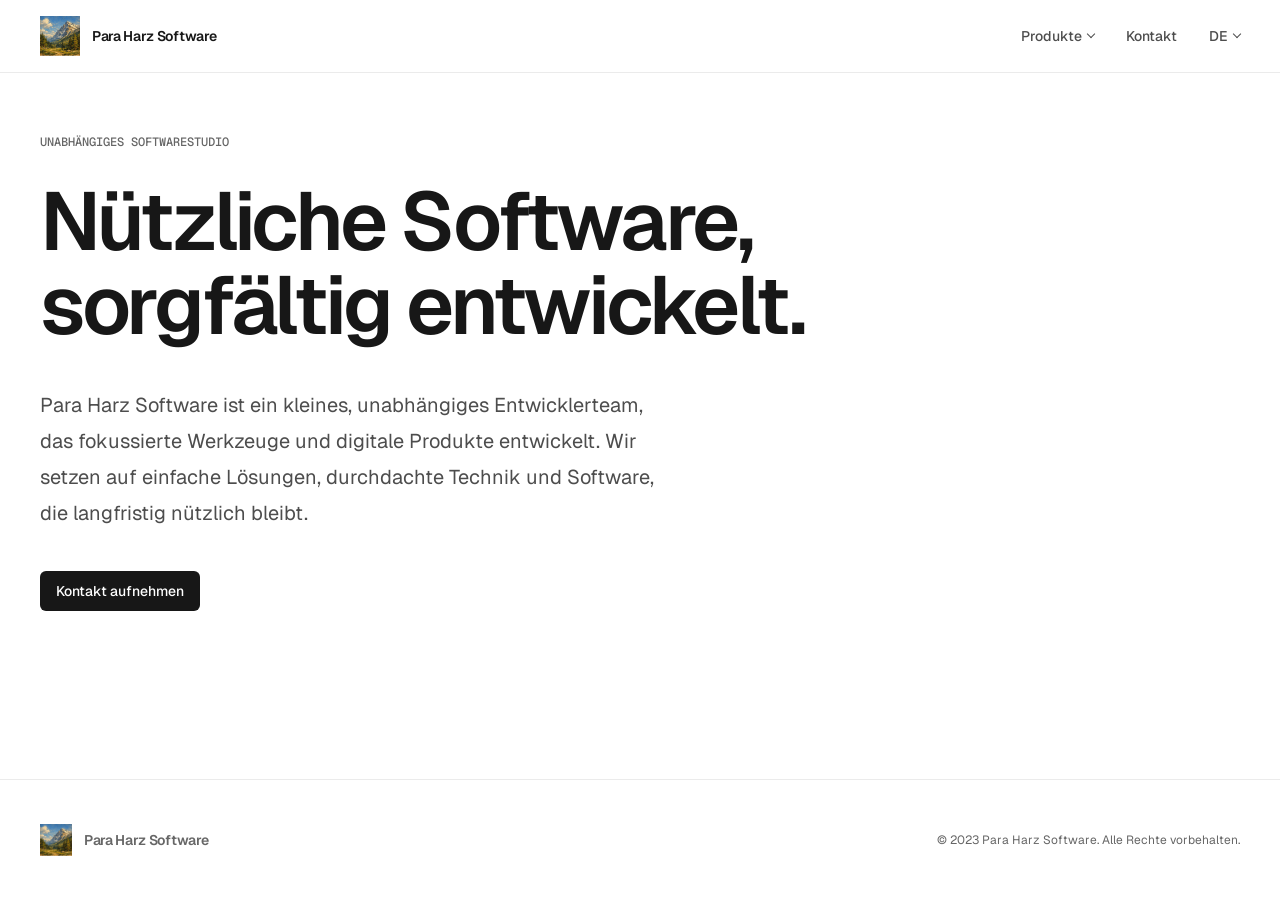
==== de.html @ f0044672 "Add files via upload" ====
<!doctype html>
<html lang="de">
<head>
  <meta charset="UTF-8">
  <meta name="viewport" content="width=device-width, initial-scale=1.0">
  <meta name="description" content="Para Harz Software ist ein kleines, unabhängiges Team, das fokussierte und zuverlässige Software entwickelt.">
  <title>Para Harz Software — Unabhängiges Softwarestudio</title>
  <link rel="icon" type="image/x-icon" href="favicon.ico">
  <link rel="apple-touch-icon" href="images/Logo.PNG">
  <link rel="preconnect" href="https://fonts.googleapis.com">
  <link rel="preconnect" href="https://fonts.gstatic.com" crossorigin>
  <link href="https://fonts.googleapis.com/css2?family=Geist+Mono:wght@400;500&family=Geist:wght@400;500;600&display=swap" rel="stylesheet">
  <link rel="stylesheet" href="style.css">
</head>
<body>
  <header class="site-header">
    <nav class="nav container" aria-label="Hauptnavigation">
      <a class="brand" href="#top" aria-label="Para Harz Software Startseite">
        <img src="images/Logo.PNG" alt="" width="40" height="40">
        <span>Para Harz Software</span>
      </a>

      <button class="menu-toggle" type="button" aria-expanded="false" aria-controls="nav-links">
        <span class="sr-only">Navigationsmenü öffnen</span>
        <span></span>
        <span></span>
      </button>

      <div class="nav-links" id="nav-links">
        <div class="nav-dropdown">
          <button class="dropdown-toggle" type="button" aria-expanded="false" aria-controls="products-menu">
            Produkte
            <span class="dropdown-chevron" aria-hidden="true"></span>
          </button>
          <div class="dropdown-menu" id="products-menu">
            <a href="products/tabryxdb.html">TabryxDB</a>
            <a href="products/taskcontroller.html">TaskController</a>
          </div>
        </div>
        <a href="mailto:hello@paraharz.com">Kontakt</a>
        <div class="nav-dropdown language-dropdown">
          <button class="dropdown-toggle" type="button" aria-expanded="false" aria-controls="language-menu">
            DE
            <span class="dropdown-chevron" aria-hidden="true"></span>
          </button>
          <div class="dropdown-menu" id="language-menu">
            <a href="index.html" lang="en">English</a>
            <a href="de.html" lang="de" aria-current="page">Deutsch</a>
          </div>
        </div>
      </div>
    </nav>
  </header>

  <main id="top">
    <section class="hero container">
      <p class="eyebrow">UNABHÄNGIGES SOFTWARESTUDIO</p>
      <h1>Nützliche Software,<br>sorgfältig entwickelt.</h1>
      <p class="hero-copy">
        Para Harz Software ist ein kleines, unabhängiges Entwicklerteam, das fokussierte Werkzeuge
        und digitale Produkte entwickelt. Wir setzen auf einfache Lösungen, durchdachte Technik und
        Software, die langfristig nützlich bleibt.
      </p>
      <div class="hero-actions">
        <a class="button button-primary" href="mailto:hello@paraharz.com">Kontakt aufnehmen</a>
      </div>
    </section>
  </main>

  <footer class="site-footer">
    <div class="container footer-inner">
      <div class="footer-brand">
        <img src="images/Logo.PNG" alt="" width="32" height="32">
        <span>Para Harz Software</span>
      </div>
      <p>© 2023 Para Harz Software. Alle Rechte vorbehalten.</p>
    </div>
  </footer>

  <script src="main.js"></script>
</body>
</html>
---- style.css ----
:root {
  --color-primary: #171717;
  --color-background: #ffffff;
  --color-body: #4d4d4d;
  --color-muted: #666666;
  --color-line: #ebebeb;
  --color-focus: hsla(212, 100%, 48%, 1);
  --font-sans: "Geist", Arial, "Apple Color Emoji", "Segoe UI Emoji", "Segoe UI Symbol", sans-serif;
  --font-mono: "Geist Mono", ui-monospace, SFMono-Regular, "Roboto Mono", Menlo, Monaco, Consolas, monospace;
  --container: 1200px;
}

* {
  box-sizing: border-box;
}

html {
  scroll-behavior: smooth;
}

body {
  min-height: 100vh;
  min-height: 100svh;
  margin: 0;
  display: flex;
  flex-direction: column;
  background: var(--color-background);
  color: var(--color-primary);
  font-family: var(--font-sans);
  font-feature-settings: "liga" 1;
  -webkit-font-smoothing: antialiased;
}

main {
  flex: 1;
}

a {
  color: inherit;
  text-decoration: none;
}

button,
a {
  -webkit-tap-highlight-color: transparent;
}

a:focus-visible,
button:focus-visible {
  outline: 2px solid var(--color-focus);
  outline-offset: 3px;
}

.container {
  width: min(calc(100% - 64px), var(--container));
  margin-inline: auto;
}

.sr-only {
  position: absolute;
  width: 1px;
  height: 1px;
  padding: 0;
  margin: -1px;
  overflow: hidden;
  clip: rect(0, 0, 0, 0);
  white-space: nowrap;
  border: 0;
}

.site-header {
  position: sticky;
  top: 0;
  z-index: 20;
  background: rgba(255, 255, 255, 0.92);
  box-shadow: 0 1px 0 rgba(0, 0, 0, 0.08);
  backdrop-filter: blur(12px);
}

.nav {
  min-height: 72px;
  display: flex;
  align-items: center;
  justify-content: space-between;
}

.brand,
.footer-brand {
  display: inline-flex;
  align-items: center;
  gap: 12px;
  font-size: 14px;
  font-weight: 600;
  letter-spacing: -0.32px;
}

.brand img,
.footer-brand img {
  display: block;
  object-fit: cover;
}

.nav-links {
  display: flex;
  align-items: center;
  gap: 32px;
  font-size: 14px;
  font-weight: 500;
}

.nav-links > a:not(.nav-cta),
.dropdown-toggle {
  color: var(--color-body);
  transition: color 160ms ease;
}

.nav-links > a:not(.nav-cta):hover,
.dropdown-toggle:hover {
  color: var(--color-primary);
}

.nav-dropdown {
  position: relative;
}

.dropdown-toggle {
  padding: 0;
  border: 0;
  background: transparent;
  display: inline-flex;
  align-items: center;
  gap: 6px;
  font: inherit;
  cursor: pointer;
}

.dropdown-chevron {
  width: 6px;
  height: 6px;
  border-right: 1px solid currentColor;
  border-bottom: 1px solid currentColor;
  transform: translateY(-2px) rotate(45deg);
  transition: transform 160ms ease;
}

.dropdown-toggle[aria-expanded="true"] .dropdown-chevron {
  transform: translateY(2px) rotate(225deg);
}

.dropdown-menu {
  position: absolute;
  top: calc(100% + 16px);
  left: -16px;
  min-width: 184px;
  padding: 8px;
  display: none;
  background: var(--color-background);
  border-radius: 6px;
  box-shadow:
    0 0 0 1px rgba(0, 0, 0, 0.08),
    0 8px 24px rgba(0, 0, 0, 0.06);
}

.language-dropdown .dropdown-menu {
  right: -16px;
  left: auto;
  min-width: 144px;
}

.nav-dropdown.is-open .dropdown-menu {
  display: block;
}

.dropdown-menu a {
  display: block;
  padding: 10px 12px;
  border-radius: 4px;
  color: var(--color-primary);
  font-size: 14px;
  font-weight: 500;
}

.dropdown-menu a:hover {
  background: #fafafa;
}

.nav-cta,
.button-primary {
  display: inline-flex;
  align-items: center;
  justify-content: center;
  min-height: 40px;
  padding: 8px 16px;
  border-radius: 6px;
  background: var(--color-primary);
  color: var(--color-background);
  font-size: 14px;
  font-weight: 500;
  transition: background 160ms ease, transform 160ms ease;
}

.nav-cta:hover,
.button-primary:hover {
  background: #333333;
  transform: translateY(-1px);
}

.menu-toggle {
  display: none;
}

.hero {
  min-height: auto;
  padding-block: 64px;
  display: flex;
  flex-direction: column;
  justify-content: flex-start;
}

.eyebrow,
.section-label {
  margin: 0;
  color: var(--color-muted);
  font-family: var(--font-mono);
  font-size: 12px;
  font-weight: 500;
  line-height: 1;
  text-transform: uppercase;
}

.hero h1 {
  max-width: 1100px;
  margin: 32px 0 0;
  font-size: clamp(48px, 6.4vw, 88px);
  font-weight: 600;
  line-height: 1.02;
  letter-spacing: clamp(-4px, -0.04em, -2px);
}

.hero-copy {
  max-width: 620px;
  margin: 40px 0 0;
  color: var(--color-body);
  font-size: 20px;
  font-weight: 400;
  line-height: 1.8;
}

.hero-actions {
  display: flex;
  align-items: center;
  gap: 32px;
  margin-top: 40px;
}

.text-link {
  font-size: 14px;
  font-weight: 500;
}

.text-link span {
  display: inline-block;
  margin-left: 6px;
  transition: transform 160ms ease;
}

.text-link:hover span {
  transform: translateX(4px);
}

.hero-mark {
  margin-top: auto;
  padding-top: 80px;
  display: flex;
  justify-content: space-between;
  color: #808080;
  font-family: var(--font-mono);
  font-size: 12px;
  line-height: 1;
}

.section {
  padding-block: 120px;
  box-shadow: 0 -1px 0 rgba(0, 0, 0, 0.08);
  scroll-margin-top: 72px;
}

.statement {
  display: grid;
  grid-template-columns: 1fr 3fr;
  gap: 40px;
}

.statement-content {
  max-width: 780px;
}

.statement h2,
.section-heading h2,
.approach h2,
.contact h2 {
  margin: 0;
  font-size: clamp(40px, 5vw, 64px);
  font-weight: 600;
  line-height: 1.08;
  letter-spacing: -2.8px;
}

.statement-content p {
  max-width: 680px;
  margin: 40px 0 0;
  color: var(--color-body);
  font-size: 20px;
  line-height: 1.8;
}

.section-heading {
  display: grid;
  grid-template-columns: 1fr 3fr;
  gap: 40px;
  align-items: start;
  margin-bottom: 80px;
}

.service-list {
  box-shadow: 0 -1px 0 rgba(0, 0, 0, 0.08);
}

.service-row {
  display: grid;
  grid-template-columns: 1fr 2fr 2fr;
  gap: 40px;
  align-items: baseline;
  padding-block: 32px;
  box-shadow: 0 1px 0 rgba(0, 0, 0, 0.08);
}

.service-number {
  color: var(--color-muted);
  font-family: var(--font-mono);
  font-size: 12px;
}

.service-row h3 {
  margin: 0;
  font-size: 24px;
  font-weight: 600;
  line-height: 1.33;
  letter-spacing: -0.96px;
}

.service-row p {
  margin: 0;
  color: var(--color-body);
  font-size: 16px;
  line-height: 1.5;
}

.approach-grid {
  display: grid;
  grid-template-columns: 1fr 1fr;
  gap: 80px;
  margin-top: 80px;
}

.process-list {
  list-style: none;
  margin: 0;
  padding: 0;
  counter-reset: process;
  box-shadow: 0 -1px 0 rgba(0, 0, 0, 0.08);
}

.process-list li {
  display: grid;
  grid-template-columns: 1fr 2fr;
  gap: 32px;
  padding-block: 32px;
  box-shadow: 0 1px 0 rgba(0, 0, 0, 0.08);
}

.process-list span {
  font-size: 16px;
  font-weight: 600;
  letter-spacing: -0.32px;
}

.process-list p {
  margin: 0;
  color: var(--color-body);
  font-size: 16px;
  line-height: 1.5;
}

.contact-content {
  margin-top: 80px;
}

.contact-content a {
  display: inline-block;
  margin-top: 40px;
  color: var(--color-body);
  font-size: clamp(20px, 3vw, 32px);
  line-height: 1.25;
  letter-spacing: -1.28px;
  box-shadow: 0 1px 0 var(--color-body);
  transition: color 160ms ease;
}

.contact-content a:hover {
  color: var(--color-primary);
}

.site-footer {
  box-shadow: 0 -1px 0 rgba(0, 0, 0, 0.08);
}

.footer-inner {
  min-height: 120px;
  display: grid;
  grid-template-columns: 1fr auto;
  gap: 32px;
  align-items: center;
  color: var(--color-muted);
  font-size: 12px;
}

.footer-inner p {
  margin: 0;
}

.product-hero {
  min-height: auto;
  padding-block: 64px;
  display: flex;
  flex-direction: column;
  justify-content: flex-start;
}

.product-identity {
  display: flex;
  align-items: center;
  gap: 16px;
}

.product-symbol {
  width: 32px;
  height: 32px;
  display: inline-flex;
  align-items: center;
  justify-content: center;
  background: var(--color-primary);
  color: var(--color-background);
  font-family: var(--font-mono);
  font-size: 14px;
  font-weight: 500;
}

.product-identity p,
.product-status {
  margin: 0;
  color: var(--color-muted);
  font-family: var(--font-mono);
  font-size: 12px;
  font-weight: 500;
  line-height: 1;
}

.product-hero h1 {
  margin: 72px 0 0;
  font-size: clamp(48px, 7vw, 96px);
  font-weight: 600;
  line-height: 0.84;
  letter-spacing: -0.065em;
}

.product-tagline {
  margin: 56px 0 0;
  font-size: clamp(32px, 4vw, 48px);
  font-weight: 500;
  line-height: 1.08;
  letter-spacing: -2.4px;
}

.product-intro {
  margin-top: 48px;
  display: grid;
  grid-template-columns: minmax(0, 560px) auto;
  gap: 48px;
  align-items: end;
  justify-content: space-between;
}

.product-intro p {
  margin: 0;
  color: var(--color-body);
  font-size: 20px;
  line-height: 1.8;
}

.product-status {
  margin-top: auto;
  padding-top: 80px;
  display: flex;
  justify-content: space-between;
}

.product-overview {
  display: grid;
  grid-template-columns: 1fr 3fr;
  gap: 40px;
}

.product-overview-copy {
  max-width: 820px;
}

.product-overview h2,
.product-capabilities h2,
.product-contact h2 {
  margin: 0;
  font-size: clamp(40px, 5vw, 64px);
  font-weight: 600;
  line-height: 1.08;
  letter-spacing: -2.8px;
}

.product-overview-copy > p {
  max-width: 680px;
  margin: 40px 0 0;
  color: var(--color-body);
  font-size: 20px;
  line-height: 1.8;
}

.capability-list {
  display: grid;
  grid-template-columns: repeat(3, 1fr);
  box-shadow: 0 -1px 0 rgba(0, 0, 0, 0.08);
}

.capability-row {
  min-height: 320px;
  padding: 32px;
  display: flex;
  flex-direction: column;
  justify-content: space-between;
  box-shadow:
    1px 0 0 rgba(0, 0, 0, 0.08),
    0 1px 0 rgba(0, 0, 0, 0.08);
}

.capability-row:first-child {
  box-shadow:
    1px 0 0 rgba(0, 0, 0, 0.08),
    -1px 0 0 rgba(0, 0, 0, 0.08),
    0 1px 0 rgba(0, 0, 0, 0.08);
}

.capability-row > span {
  color: var(--color-muted);
  font-family: var(--font-mono);
  font-size: 12px;
}

.capability-row h3 {
  margin: 0;
  font-size: 24px;
  font-weight: 600;
  line-height: 1.33;
  letter-spacing: -0.96px;
}

.capability-row p {
  margin: 16px 0 0;
  color: var(--color-body);
  font-size: 16px;
  line-height: 1.5;
}

.product-principle {
  display: grid;
  grid-template-columns: 1fr 3fr;
  gap: 40px;
}

.product-principle blockquote {
  max-width: 880px;
  margin: 0;
  font-size: clamp(40px, 5vw, 64px);
  font-weight: 500;
  line-height: 1.15;
  letter-spacing: -2.8px;
}

.product-contact {
  display: grid;
  grid-template-columns: 1fr 3fr;
  gap: 40px;
}

.product-contact > div {
  max-width: 820px;
}

.product-contact a {
  display: inline-block;
  margin-top: 40px;
  color: var(--color-body);
  font-size: clamp(20px, 3vw, 32px);
  line-height: 1.25;
  letter-spacing: -1.28px;
  box-shadow: 0 1px 0 var(--color-body);
}

@media (max-width: 768px) {
  .container {
    width: min(calc(100% - 40px), var(--container));
  }

  .nav {
    min-height: 64px;
  }

  .menu-toggle {
    width: 40px;
    height: 40px;
    padding: 0;
    border: 0;
    border-radius: 50%;
    background: var(--color-background);
    box-shadow: 0 0 0 1px rgba(0, 0, 0, 0.08);
    display: flex;
    flex-direction: column;
    align-items: center;
    justify-content: center;
    gap: 5px;
    cursor: pointer;
  }

  .menu-toggle span:not(.sr-only) {
    width: 16px;
    height: 1px;
    background: var(--color-primary);
    transition: transform 160ms ease;
  }

  .menu-toggle[aria-expanded="true"] span:nth-last-child(2) {
    transform: translateY(3px) rotate(45deg);
  }

  .menu-toggle[aria-expanded="true"] span:last-child {
    transform: translateY(-3px) rotate(-45deg);
  }

  .nav-links {
    position: absolute;
    inset: 64px 0 auto;
    padding: 24px 20px 32px;
    display: none;
    flex-direction: column;
    align-items: stretch;
    gap: 8px;
    background: var(--color-background);
    box-shadow: 0 1px 0 rgba(0, 0, 0, 0.08);
  }

  .nav-links.is-open {
    display: flex;
  }

  .nav-links a {
    padding: 12px 0;
  }

  .nav-dropdown {
    width: 100%;
  }

  .dropdown-toggle {
    width: 100%;
    padding: 12px 0;
    justify-content: space-between;
  }

  .dropdown-menu {
    position: static;
    min-width: 0;
    margin: 0 0 4px;
    padding: 0 0 0 16px;
    border-radius: 0;
    box-shadow: none;
  }

  .dropdown-menu a {
    padding: 10px 0;
    color: var(--color-muted);
  }

  .dropdown-menu a:hover {
    background: transparent;
    color: var(--color-primary);
  }

  .nav-cta {
    margin-top: 8px;
  }

  .hero {
    min-height: auto;
    padding-block: 80px 48px;
  }

  .hero h1 {
    margin-top: 24px;
    font-size: clamp(40px, 10vw, 52px);
    line-height: 1.04;
    letter-spacing: -2px;
  }

  .hero-copy {
    margin-top: 32px;
    font-size: 18px;
    line-height: 1.56;
  }

  .hero-actions {
    align-items: flex-start;
    flex-direction: column;
    gap: 24px;
    margin-top: 32px;
  }

  .button-primary {
    width: 100%;
  }

  .hero-mark {
    padding-top: 64px;
  }

  .section {
    padding-block: 80px;
    scroll-margin-top: 64px;
  }

  .statement,
  .section-heading,
  .approach-grid {
    grid-template-columns: 1fr;
    gap: 48px;
  }

  .section-heading,
  .approach-grid,
  .contact-content {
    margin-top: 0;
    margin-bottom: 48px;
  }

  .statement h2,
  .section-heading h2,
  .approach h2,
  .contact h2 {
    font-size: 40px;
    letter-spacing: -2.4px;
  }

  .statement-content p {
    margin-top: 32px;
    font-size: 18px;
    line-height: 1.56;
  }

  .service-row {
    grid-template-columns: 40px 1fr;
    gap: 16px;
  }

  .service-row p {
    grid-column: 2;
  }

  .approach-grid {
    margin-top: 48px;
  }

  .process-list li {
    grid-template-columns: 80px 1fr;
    gap: 16px;
  }

  .contact-content {
    margin-top: 48px;
    margin-bottom: 0;
  }

  .footer-inner {
    min-height: auto;
    padding-block: 40px;
    grid-template-columns: 1fr;
    gap: 20px;
  }

  .product-hero {
    min-height: auto;
    padding-block: 64px 40px;
  }

  .product-hero h1 {
    margin-top: 56px;
    font-size: clamp(40px, 12vw, 56px);
  }

  .product-tagline {
    margin-top: 40px;
    font-size: 32px;
    letter-spacing: -1.28px;
  }

  .product-intro {
    margin-top: 32px;
    grid-template-columns: 1fr;
    gap: 32px;
    align-items: start;
  }

  .product-intro p {
    font-size: 18px;
    line-height: 1.56;
  }

  .product-status {
    padding-top: 64px;
  }

  .product-overview,
  .product-principle,
  .product-contact {
    grid-template-columns: 1fr;
    gap: 48px;
  }

  .product-overview h2,
  .product-capabilities h2,
  .product-contact h2,
  .product-principle blockquote {
    font-size: 40px;
    letter-spacing: -2.4px;
  }

  .product-overview-copy > p {
    margin-top: 32px;
    font-size: 18px;
    line-height: 1.56;
  }

  .capability-list {
    grid-template-columns: 1fr;
  }

  .capability-row,
  .capability-row:first-child {
    min-height: 240px;
    padding: 24px 0;
    box-shadow: 0 1px 0 rgba(0, 0, 0, 0.08);
  }
}

@media (max-width: 400px) {
  .container {
    width: min(calc(100% - 32px), var(--container));
  }

  .brand span {
    max-width: 130px;
  }

  .hero-mark span:nth-child(2) {
    display: none;
  }
}

@media (prefers-reduced-motion: reduce) {
  html {
    scroll-behavior: auto;
  }

  *,
  *::before,
  *::after {
    transition-duration: 0.01ms !important;
  }
}
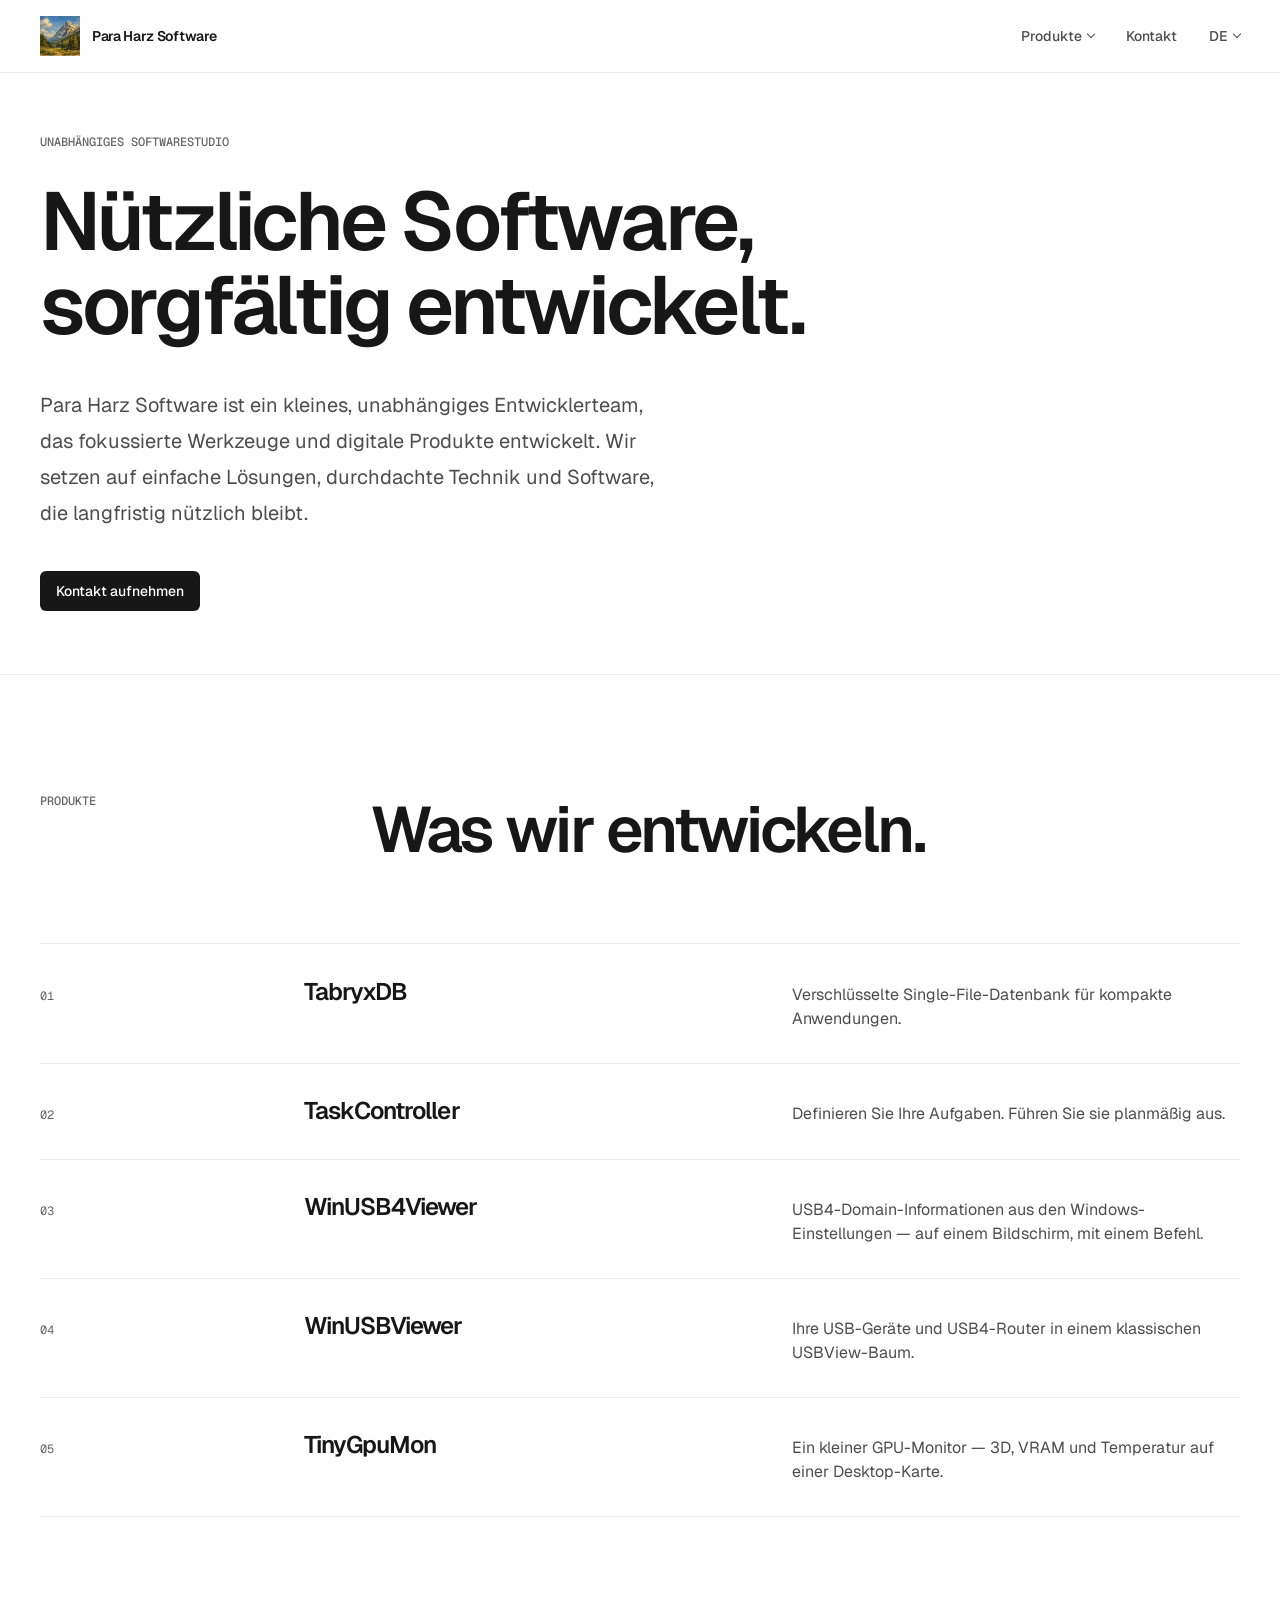
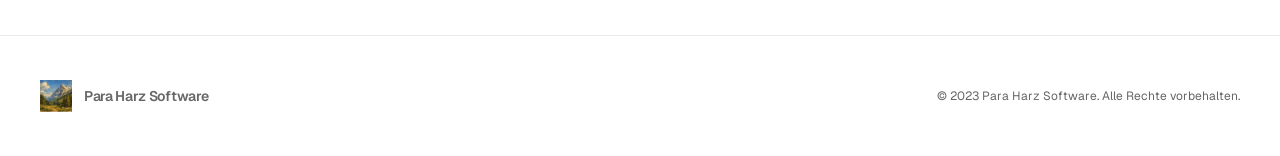
==== commit 8576bd6b: "Add WinUSB4Viewer, WinUSBViewer and TinyGpuMon product pages; add products section to homepages" ====
--- a/de.html
+++ b/de.html
@@ -35,6 +35,9 @@
           <div class="dropdown-menu" id="products-menu">
             <a href="products/tabryxdb.html">TabryxDB</a>
             <a href="products/taskcontroller.html">TaskController</a>
+            <a href="products/winusb4viewer.html">WinUSB4Viewer</a>
+            <a href="products/winusbviewer.html">WinUSBViewer</a>
+            <a href="products/tinygpumon.html">TinyGpuMon</a>
           </div>
         </div>
         <a href="mailto:hello@paraharz.com">Kontakt</a>
@@ -65,6 +68,42 @@
         <a class="button button-primary" href="mailto:hello@paraharz.com">Kontakt aufnehmen</a>
       </div>
     </section>
+
+    <section class="section" id="produkte">
+      <div class="container">
+        <div class="section-heading">
+          <p class="section-label">PRODUKTE</p>
+          <h2>Was wir entwickeln.</h2>
+        </div>
+        <div class="service-list">
+          <a class="service-row" href="products/tabryxdb.html">
+            <span class="service-number">01</span>
+            <h3>TabryxDB</h3>
+            <p>Verschlüsselte Single-File-Datenbank für kompakte Anwendungen.</p>
+          </a>
+          <a class="service-row" href="products/taskcontroller.html">
+            <span class="service-number">02</span>
+            <h3>TaskController</h3>
+            <p>Definieren Sie Ihre Aufgaben. Führen Sie sie planmäßig aus.</p>
+          </a>
+          <a class="service-row" href="products/winusb4viewer.html">
+            <span class="service-number">03</span>
+            <h3>WinUSB4Viewer</h3>
+            <p>USB4-Domain-Informationen aus den Windows-Einstellungen — auf einem Bildschirm, mit einem Befehl.</p>
+          </a>
+          <a class="service-row" href="products/winusbviewer.html">
+            <span class="service-number">04</span>
+            <h3>WinUSBViewer</h3>
+            <p>Ihre USB-Geräte und USB4-Router in einem klassischen USBView-Baum.</p>
+          </a>
+          <a class="service-row" href="products/tinygpumon.html">
+            <span class="service-number">05</span>
+            <h3>TinyGpuMon</h3>
+            <p>Ein kleiner GPU-Monitor — 3D, VRAM und Temperatur auf einer Desktop-Karte.</p>
+          </a>
+        </div>
+      </div>
+    </section>
   </main>
 
   <footer class="site-footer">
--- a/style.css
+++ b/style.css
@@ -354,6 +354,16 @@
   color: var(--color-body);
   font-size: 16px;
   line-height: 1.5;
+}
+
+a.service-row {
+  color: inherit;
+  text-decoration: none;
+  transition: background 160ms ease;
+}
+
+a.service-row:hover {
+  background: #fafafa;
 }
 
 .approach-grid {
